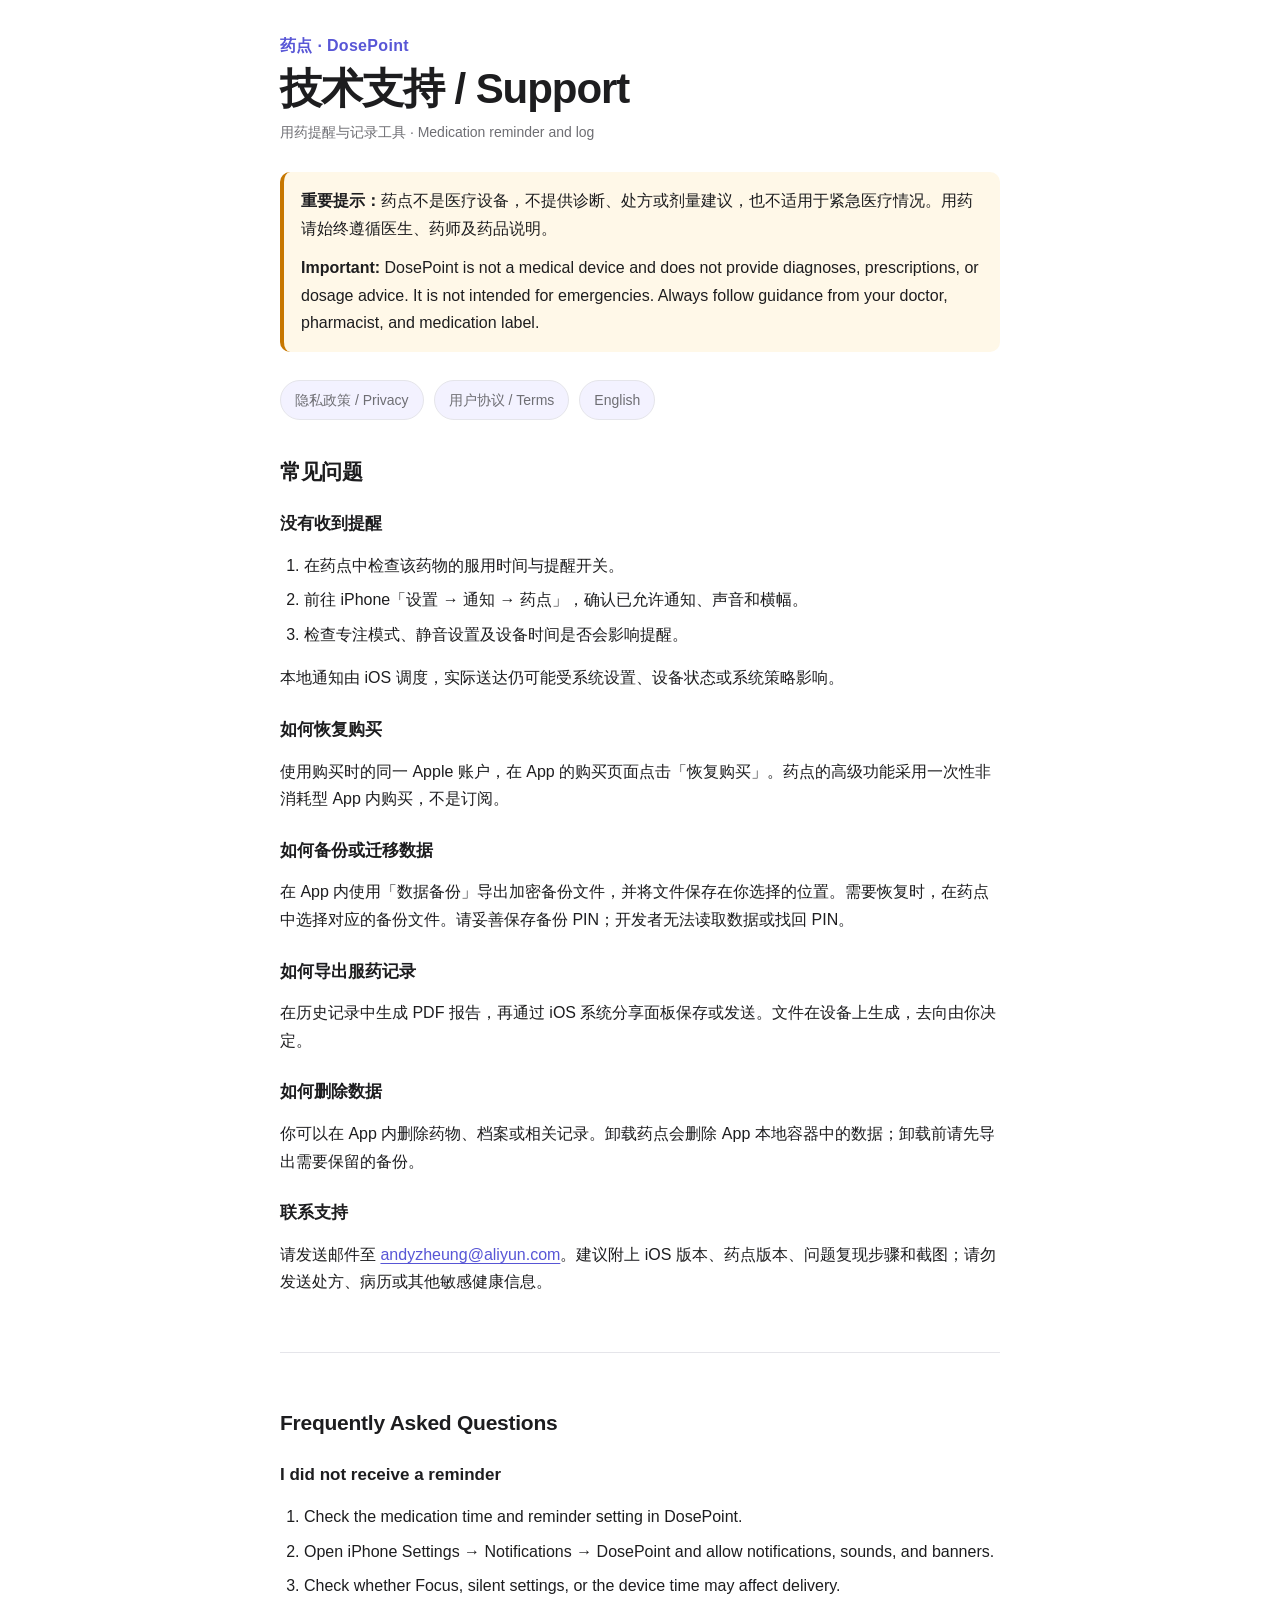
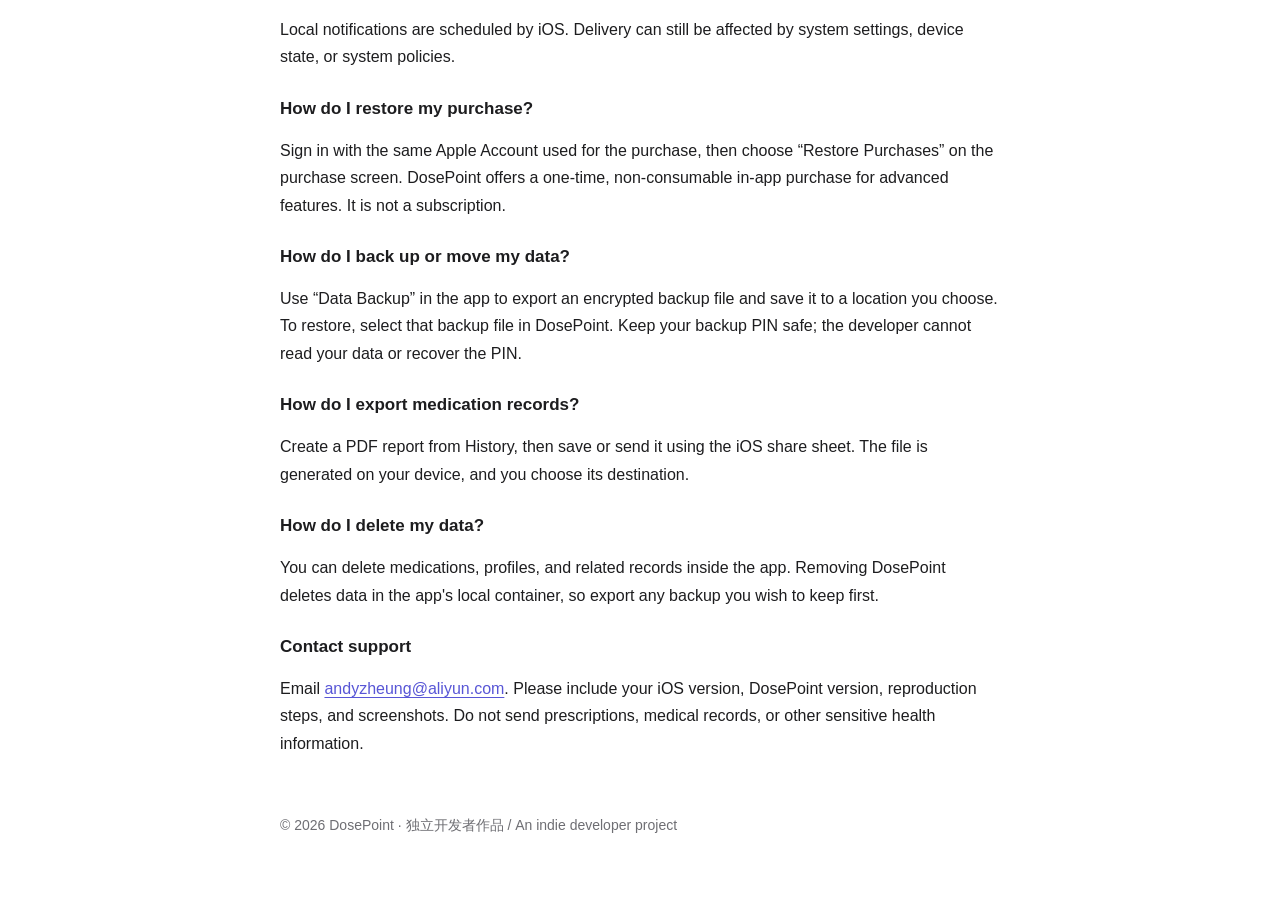
==== index.html @ fdead0b0 "Provide public legal and support references for DosePoint review Constraint: App Store version 1.0 i" ====
<!doctype html>
<html lang="zh-CN">
<head>
  <meta charset="utf-8">
  <meta name="viewport" content="width=device-width, initial-scale=1">
  <meta name="description" content="药点 DosePoint 官方技术支持与常见问题。">
  <title>技术支持 · 药点 DosePoint</title>
  <link rel="stylesheet" href="style.css">
</head>
<body>
  <header>
    <p class="eyebrow">药点 · DosePoint</p>
    <h1>技术支持 / Support</h1>
    <p class="meta">用药提醒与记录工具 · Medication reminder and log</p>
  </header>

  <div class="callout warning">
    <p><strong>重要提示：</strong>药点不是医疗设备，不提供诊断、处方或剂量建议，也不适用于紧急医疗情况。用药请始终遵循医生、药师及药品说明。</p>
    <p lang="en"><strong>Important:</strong> DosePoint is not a medical device and does not provide diagnoses, prescriptions, or dosage advice. It is not intended for emergencies. Always follow guidance from your doctor, pharmacist, and medication label.</p>
  </div>

  <nav class="nav" aria-label="Legal documents">
    <a href="privacy.html">隐私政策 / Privacy</a>
    <a href="terms.html">用户协议 / Terms</a>
    <a href="#english">English</a>
  </nav>

  <main>
    <section>
      <h2>常见问题</h2>

      <h3>没有收到提醒</h3>
      <ol>
        <li>在药点中检查该药物的服用时间与提醒开关。</li>
        <li>前往 iPhone「设置 → 通知 → 药点」，确认已允许通知、声音和横幅。</li>
        <li>检查专注模式、静音设置及设备时间是否会影响提醒。</li>
      </ol>
      <p>本地通知由 iOS 调度，实际送达仍可能受系统设置、设备状态或系统策略影响。</p>

      <h3>如何恢复购买</h3>
      <p>使用购买时的同一 Apple 账户，在 App 的购买页面点击「恢复购买」。药点的高级功能采用一次性非消耗型 App 内购买，不是订阅。</p>

      <h3>如何备份或迁移数据</h3>
      <p>在 App 内使用「数据备份」导出加密备份文件，并将文件保存在你选择的位置。需要恢复时，在药点中选择对应的备份文件。请妥善保存备份 PIN；开发者无法读取数据或找回 PIN。</p>

      <h3>如何导出服药记录</h3>
      <p>在历史记录中生成 PDF 报告，再通过 iOS 系统分享面板保存或发送。文件在设备上生成，去向由你决定。</p>

      <h3>如何删除数据</h3>
      <p>你可以在 App 内删除药物、档案或相关记录。卸载药点会删除 App 本地容器中的数据；卸载前请先导出需要保留的备份。</p>

      <h3>联系支持</h3>
      <p>请发送邮件至 <a href="mailto:andyzheung@aliyun.com?subject=DosePoint%20Support">andyzheung@aliyun.com</a>。建议附上 iOS 版本、药点版本、问题复现步骤和截图；请勿发送处方、病历或其他敏感健康信息。</p>
    </section>

    <hr>

    <section id="english" lang="en">
      <h2>Frequently Asked Questions</h2>

      <h3>I did not receive a reminder</h3>
      <ol>
        <li>Check the medication time and reminder setting in DosePoint.</li>
        <li>Open iPhone Settings → Notifications → DosePoint and allow notifications, sounds, and banners.</li>
        <li>Check whether Focus, silent settings, or the device time may affect delivery.</li>
      </ol>
      <p>Local notifications are scheduled by iOS. Delivery can still be affected by system settings, device state, or system policies.</p>

      <h3>How do I restore my purchase?</h3>
      <p>Sign in with the same Apple Account used for the purchase, then choose “Restore Purchases” on the purchase screen. DosePoint offers a one-time, non-consumable in-app purchase for advanced features. It is not a subscription.</p>

      <h3>How do I back up or move my data?</h3>
      <p>Use “Data Backup” in the app to export an encrypted backup file and save it to a location you choose. To restore, select that backup file in DosePoint. Keep your backup PIN safe; the developer cannot read your data or recover the PIN.</p>

      <h3>How do I export medication records?</h3>
      <p>Create a PDF report from History, then save or send it using the iOS share sheet. The file is generated on your device, and you choose its destination.</p>

      <h3>How do I delete my data?</h3>
      <p>You can delete medications, profiles, and related records inside the app. Removing DosePoint deletes data in the app's local container, so export any backup you wish to keep first.</p>

      <h3>Contact support</h3>
      <p>Email <a href="mailto:andyzheung@aliyun.com?subject=DosePoint%20Support">andyzheung@aliyun.com</a>. Please include your iOS version, DosePoint version, reproduction steps, and screenshots. Do not send prescriptions, medical records, or other sensitive health information.</p>
    </section>
  </main>

  <footer>© 2026 DosePoint · 独立开发者作品 / An indie developer project</footer>
</body>
</html>
---- style.css ----
:root {
  color-scheme: light dark;
  --bg: #ffffff;
  --surface: #f3f2ff;
  --surface-warning: #fff8e8;
  --text: #1d1d1f;
  --text-dim: #6e6e73;
  --border: #e5e5ea;
  --accent: #5856d6;
  --warning: #c77700;
}

@media (prefers-color-scheme: dark) {
  :root {
    --bg: #000000;
    --surface: #201f39;
    --surface-warning: #352b19;
    --text: #f5f5f7;
    --text-dim: #a1a1a6;
    --border: #38383a;
    --accent: #7d7aff;
    --warning: #ffb340;
  }
}

* { box-sizing: border-box; }

html { scroll-behavior: smooth; }

body {
  max-width: 760px;
  margin: 0 auto;
  padding: 32px 20px 72px;
  font: 16px/1.72 -apple-system, BlinkMacSystemFont, "SF Pro Text", "PingFang SC", "Helvetica Neue", Arial, sans-serif;
  color: var(--text);
  background: var(--bg);
  -webkit-text-size-adjust: 100%;
}

h1 {
  margin: 4px 0 6px;
  font-size: clamp(30px, 7vw, 42px);
  line-height: 1.2;
  letter-spacing: -0.025em;
}

h2 {
  margin: 38px 0 10px;
  font-size: 21px;
  line-height: 1.35;
  letter-spacing: -0.012em;
}

h3 {
  margin: 26px 0 8px;
  font-size: 17px;
  line-height: 1.4;
}

p, li { color: var(--text); }
ul, ol { padding-left: 24px; }
li { margin: 7px 0; }

a {
  color: var(--accent);
  text-decoration-thickness: 1px;
  text-underline-offset: 3px;
}

a:hover { text-decoration-thickness: 2px; }
a:focus-visible { outline: 3px solid var(--accent); outline-offset: 3px; border-radius: 4px; }

.eyebrow {
  margin: 0;
  color: var(--accent);
  font-weight: 700;
  letter-spacing: 0.02em;
}

.meta {
  margin: 0 0 28px;
  color: var(--text-dim);
  font-size: 14px;
}

.nav {
  display: flex;
  flex-wrap: wrap;
  gap: 10px;
  margin: 28px 0;
}

.nav a {
  padding: 7px 14px;
  border: 1px solid var(--border);
  border-radius: 999px;
  color: var(--text-dim);
  background: var(--surface);
  font-size: 14px;
  text-decoration: none;
}

.nav a:hover { border-color: var(--accent); color: var(--accent); }

.callout {
  margin: 24px 0;
  padding: 15px 17px;
  border-left: 4px solid var(--accent);
  border-radius: 10px;
  background: var(--surface);
}

.callout.warning {
  border-left-color: var(--warning);
  background: var(--surface-warning);
}

.callout p { margin: 0; }
.callout p + p { margin-top: 12px; }

hr {
  margin: 56px 0;
  border: 0;
  border-top: 1px solid var(--border);
}

footer {
  margin-top: 56px;
  color: var(--text-dim);
  font-size: 14px;
}

@media (max-width: 480px) {
  body { padding-top: 24px; }
  .nav { gap: 8px; }
  .nav a { padding: 6px 12px; }
}

@media print {
  .nav { display: none; }
  body { max-width: none; color: #000; background: #fff; }
  a { color: #000; }
}
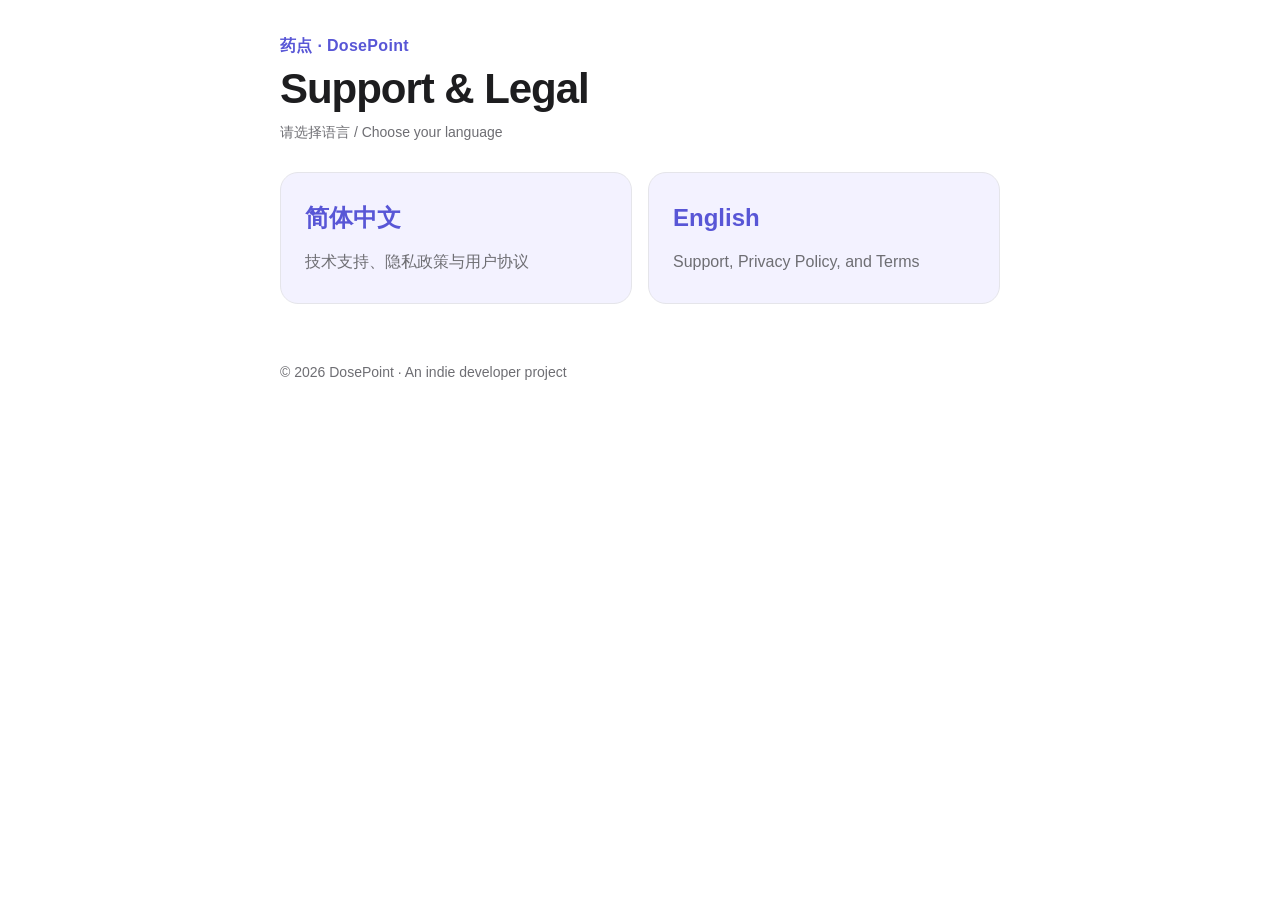
==== commit 015edade: "Keep App Store localizations on independent legal pages Constraint: App Store metadata is localized " ====
--- a/index.html
+++ b/index.html
@@ -3,86 +3,26 @@
 <head>
   <meta charset="utf-8">
   <meta name="viewport" content="width=device-width, initial-scale=1">
-  <meta name="description" content="药点 DosePoint 官方技术支持与常见问题。">
-  <title>技术支持 · 药点 DosePoint</title>
+  <meta name="description" content="DosePoint support, privacy policy, and terms of service.">
+  <title>DosePoint · Support & Legal</title>
   <link rel="stylesheet" href="style.css">
 </head>
 <body>
   <header>
     <p class="eyebrow">药点 · DosePoint</p>
-    <h1>技术支持 / Support</h1>
-    <p class="meta">用药提醒与记录工具 · Medication reminder and log</p>
+    <h1>Support & Legal</h1>
+    <p class="meta">请选择语言 / Choose your language</p>
   </header>
-
-  <div class="callout warning">
-    <p><strong>重要提示：</strong>药点不是医疗设备，不提供诊断、处方或剂量建议，也不适用于紧急医疗情况。用药请始终遵循医生、药师及药品说明。</p>
-    <p lang="en"><strong>Important:</strong> DosePoint is not a medical device and does not provide diagnoses, prescriptions, or dosage advice. It is not intended for emergencies. Always follow guidance from your doctor, pharmacist, and medication label.</p>
-  </div>
-
-  <nav class="nav" aria-label="Legal documents">
-    <a href="privacy.html">隐私政策 / Privacy</a>
-    <a href="terms.html">用户协议 / Terms</a>
-    <a href="#english">English</a>
-  </nav>
-
-  <main>
-    <section>
-      <h2>常见问题</h2>
-
-      <h3>没有收到提醒</h3>
-      <ol>
-        <li>在药点中检查该药物的服用时间与提醒开关。</li>
-        <li>前往 iPhone「设置 → 通知 → 药点」，确认已允许通知、声音和横幅。</li>
-        <li>检查专注模式、静音设置及设备时间是否会影响提醒。</li>
-      </ol>
-      <p>本地通知由 iOS 调度，实际送达仍可能受系统设置、设备状态或系统策略影响。</p>
-
-      <h3>如何恢复购买</h3>
-      <p>使用购买时的同一 Apple 账户，在 App 的购买页面点击「恢复购买」。药点的高级功能采用一次性非消耗型 App 内购买，不是订阅。</p>
-
-      <h3>如何备份或迁移数据</h3>
-      <p>在 App 内使用「数据备份」导出加密备份文件，并将文件保存在你选择的位置。需要恢复时，在药点中选择对应的备份文件。请妥善保存备份 PIN；开发者无法读取数据或找回 PIN。</p>
-
-      <h3>如何导出服药记录</h3>
-      <p>在历史记录中生成 PDF 报告，再通过 iOS 系统分享面板保存或发送。文件在设备上生成，去向由你决定。</p>
-
-      <h3>如何删除数据</h3>
-      <p>你可以在 App 内删除药物、档案或相关记录。卸载药点会删除 App 本地容器中的数据；卸载前请先导出需要保留的备份。</p>
-
-      <h3>联系支持</h3>
-      <p>请发送邮件至 <a href="mailto:andyzheung@aliyun.com?subject=DosePoint%20Support">andyzheung@aliyun.com</a>。建议附上 iOS 版本、药点版本、问题复现步骤和截图；请勿发送处方、病历或其他敏感健康信息。</p>
-    </section>
-
-    <hr>
-
-    <section id="english" lang="en">
-      <h2>Frequently Asked Questions</h2>
-
-      <h3>I did not receive a reminder</h3>
-      <ol>
-        <li>Check the medication time and reminder setting in DosePoint.</li>
-        <li>Open iPhone Settings → Notifications → DosePoint and allow notifications, sounds, and banners.</li>
-        <li>Check whether Focus, silent settings, or the device time may affect delivery.</li>
-      </ol>
-      <p>Local notifications are scheduled by iOS. Delivery can still be affected by system settings, device state, or system policies.</p>
-
-      <h3>How do I restore my purchase?</h3>
-      <p>Sign in with the same Apple Account used for the purchase, then choose “Restore Purchases” on the purchase screen. DosePoint offers a one-time, non-consumable in-app purchase for advanced features. It is not a subscription.</p>
-
-      <h3>How do I back up or move my data?</h3>
-      <p>Use “Data Backup” in the app to export an encrypted backup file and save it to a location you choose. To restore, select that backup file in DosePoint. Keep your backup PIN safe; the developer cannot read your data or recover the PIN.</p>
-
-      <h3>How do I export medication records?</h3>
-      <p>Create a PDF report from History, then save or send it using the iOS share sheet. The file is generated on your device, and you choose its destination.</p>
-
-      <h3>How do I delete my data?</h3>
-      <p>You can delete medications, profiles, and related records inside the app. Removing DosePoint deletes data in the app's local container, so export any backup you wish to keep first.</p>
-
-      <h3>Contact support</h3>
-      <p>Email <a href="mailto:andyzheung@aliyun.com?subject=DosePoint%20Support">andyzheung@aliyun.com</a>. Please include your iOS version, DosePoint version, reproduction steps, and screenshots. Do not send prescriptions, medical records, or other sensitive health information.</p>
-    </section>
+  <main class="language-grid">
+    <a class="language-card" href="zh/">
+      <strong>简体中文</strong>
+      <span>技术支持、隐私政策与用户协议</span>
+    </a>
+    <a class="language-card" href="en/" lang="en">
+      <strong>English</strong>
+      <span>Support, Privacy Policy, and Terms</span>
+    </a>
   </main>
-
-  <footer>© 2026 DosePoint · 独立开发者作品 / An indie developer project</footer>
+  <footer>© 2026 DosePoint · An indie developer project</footer>
 </body>
 </html>
--- a/style.css
+++ b/style.css
@@ -130,6 +130,28 @@
   font-size: 14px;
 }
 
+.language-grid {
+  display: grid;
+  grid-template-columns: repeat(auto-fit, minmax(240px, 1fr));
+  gap: 16px;
+  margin-top: 28px;
+}
+
+.language-card {
+  display: grid;
+  gap: 6px;
+  min-height: 132px;
+  padding: 24px;
+  border: 1px solid var(--border);
+  border-radius: 18px;
+  background: var(--surface);
+  text-decoration: none;
+}
+
+.language-card strong { font-size: 24px; }
+.language-card span { color: var(--text-dim); }
+.language-card:hover { border-color: var(--accent); }
+
 @media (max-width: 480px) {
   body { padding-top: 24px; }
   .nav { gap: 8px; }
